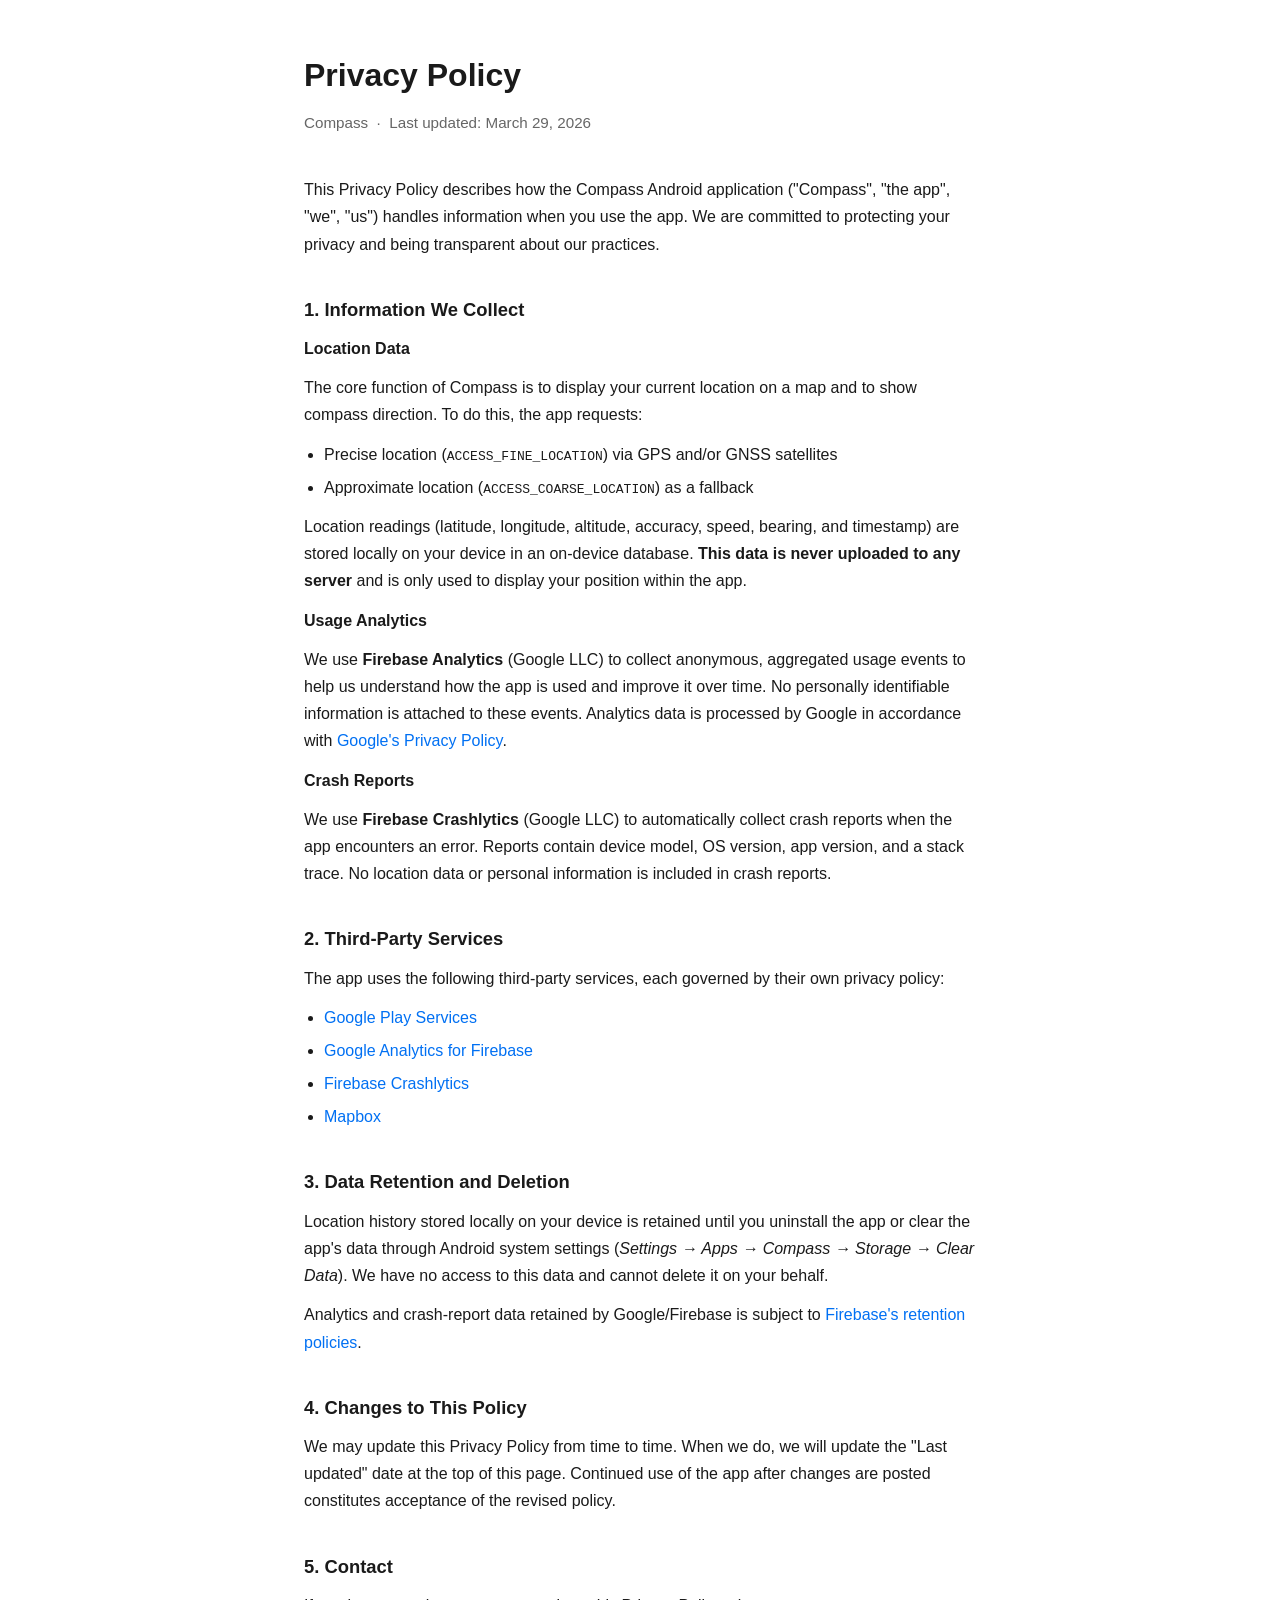
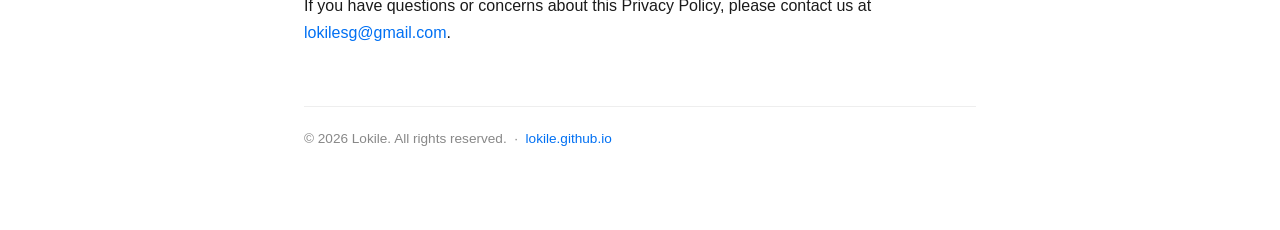
==== app-policies/compass/index.html @ c76c2342 "Add policy" ====
<!DOCTYPE html>
<html lang="en">
<head>
  <meta charset="UTF-8" />
  <meta name="viewport" content="width=device-width, initial-scale=1.0" />
  <title>Privacy Policy – Compass</title>
  <style>
    *, *::before, *::after { box-sizing: border-box; margin: 0; padding: 0; }
    body {
      font-family: -apple-system, BlinkMacSystemFont, "Segoe UI", Roboto, Helvetica, Arial, sans-serif;
      line-height: 1.7;
      color: #1a1a1a;
      background: #fff;
      max-width: 720px;
      margin: 0 auto;
      padding: 48px 24px 80px;
    }
    h1 { font-size: 2rem; font-weight: 700; margin-bottom: 8px; }
    .subtitle { color: #666; font-size: 0.95rem; margin-bottom: 40px; }
    h2 { font-size: 1.15rem; font-weight: 600; margin: 36px 0 10px; }
    p { margin-bottom: 12px; }
    ul { margin: 8px 0 12px 20px; }
    li { margin-bottom: 6px; }
    a { color: #0070f3; text-decoration: none; }
    a:hover { text-decoration: underline; }
    .card {
      background: #f7f7f7;
      border-radius: 8px;
      padding: 16px 20px;
      margin: 12px 0;
    }
    .card p { margin: 0; }
    footer { margin-top: 60px; font-size: 0.85rem; color: #888; border-top: 1px solid #eee; padding-top: 20px; }
  </style>
</head>
<body>

  <h1>Privacy Policy</h1>
  <p class="subtitle">Compass &nbsp;·&nbsp; Last updated: March 29, 2026</p>

  <p>
    This Privacy Policy describes how the Compass Android application ("Compass", "the app",
    "we", "us") handles information when you use the app. We are committed to protecting your
    privacy and being transparent about our practices.
  </p>

  <h2>1. Information We Collect</h2>

  <p><strong>Location Data</strong></p>
  <p>
    The core function of Compass is to display your current location on a map and to show compass
    direction. To do this, the app requests:
  </p>
  <ul>
    <li>Precise location (<code>ACCESS_FINE_LOCATION</code>) via GPS and/or GNSS satellites</li>
    <li>Approximate location (<code>ACCESS_COARSE_LOCATION</code>) as a fallback</li>
  </ul>
  <p>
    Location readings (latitude, longitude, altitude, accuracy, speed, bearing, and timestamp)
    are stored locally on your device in an on-device database. <strong>This data is never uploaded
    to any server</strong> and is only used to display your position within the app.
  </p>

<p><strong>Usage Analytics</strong></p>
  <p>
    We use <strong>Firebase Analytics</strong> (Google LLC) to collect anonymous, aggregated usage
    events to help us understand how the app is used and improve it over time.
    No personally identifiable information is attached to these events. Analytics data is processed
    by Google in accordance with
    <a href="https://policies.google.com/privacy" target="_blank" rel="noopener">Google's Privacy Policy</a>.
  </p>

  <p><strong>Crash Reports</strong></p>
  <p>
    We use <strong>Firebase Crashlytics</strong> (Google LLC) to automatically collect crash reports
    when the app encounters an error. Reports contain device model, OS version, app version, and a
    stack trace. No location data or personal information is included in crash reports.
  </p>

<h2>2. Third-Party Services</h2>
  <p>The app uses the following third-party services, each governed by their own privacy policy:</p>
  <ul>
    <li><a href="https://policies.google.com/privacy" target="_blank" rel="noopener">Google Play Services</a></li>
    <li><a href="https://firebase.google.com/support/privacy" target="_blank" rel="noopener">Google Analytics for Firebase</a></li>
    <li><a href="https://firebase.google.com/support/privacy" target="_blank" rel="noopener">Firebase Crashlytics</a></li>
    <li><a href="https://www.mapbox.com/legal/privacy" target="_blank" rel="noopener">Mapbox</a></li>
  </ul>

  <h2>3. Data Retention and Deletion</h2>
  <p>
    Location history stored locally on your device is retained until you uninstall the app or clear
    the app's data through Android system settings (<em>Settings → Apps → Compass → Storage →
    Clear Data</em>). We have no access to this data and cannot delete it on your behalf.
  </p>
  <p>
    Analytics and crash-report data retained by Google/Firebase is subject to
    <a href="https://firebase.google.com/support/privacy" target="_blank" rel="noopener">Firebase's retention policies</a>.
  </p>

  <h2>4. Changes to This Policy</h2>
  <p>
    We may update this Privacy Policy from time to time. When we do, we will update the "Last
    updated" date at the top of this page. Continued use of the app after changes are posted
    constitutes acceptance of the revised policy.
  </p>

  <h2>5. Contact</h2>
  <p>
    If you have questions or concerns about this Privacy Policy, please contact us at
    <a href="mailto:lokilesg@gmail.com">lokilesg@gmail.com</a>.
  </p>

  <footer>
    &copy; 2026 Lokile. All rights reserved.
    &nbsp;·&nbsp;
    <a href="../../">lokile.github.io</a>
  </footer>

</body>
</html>
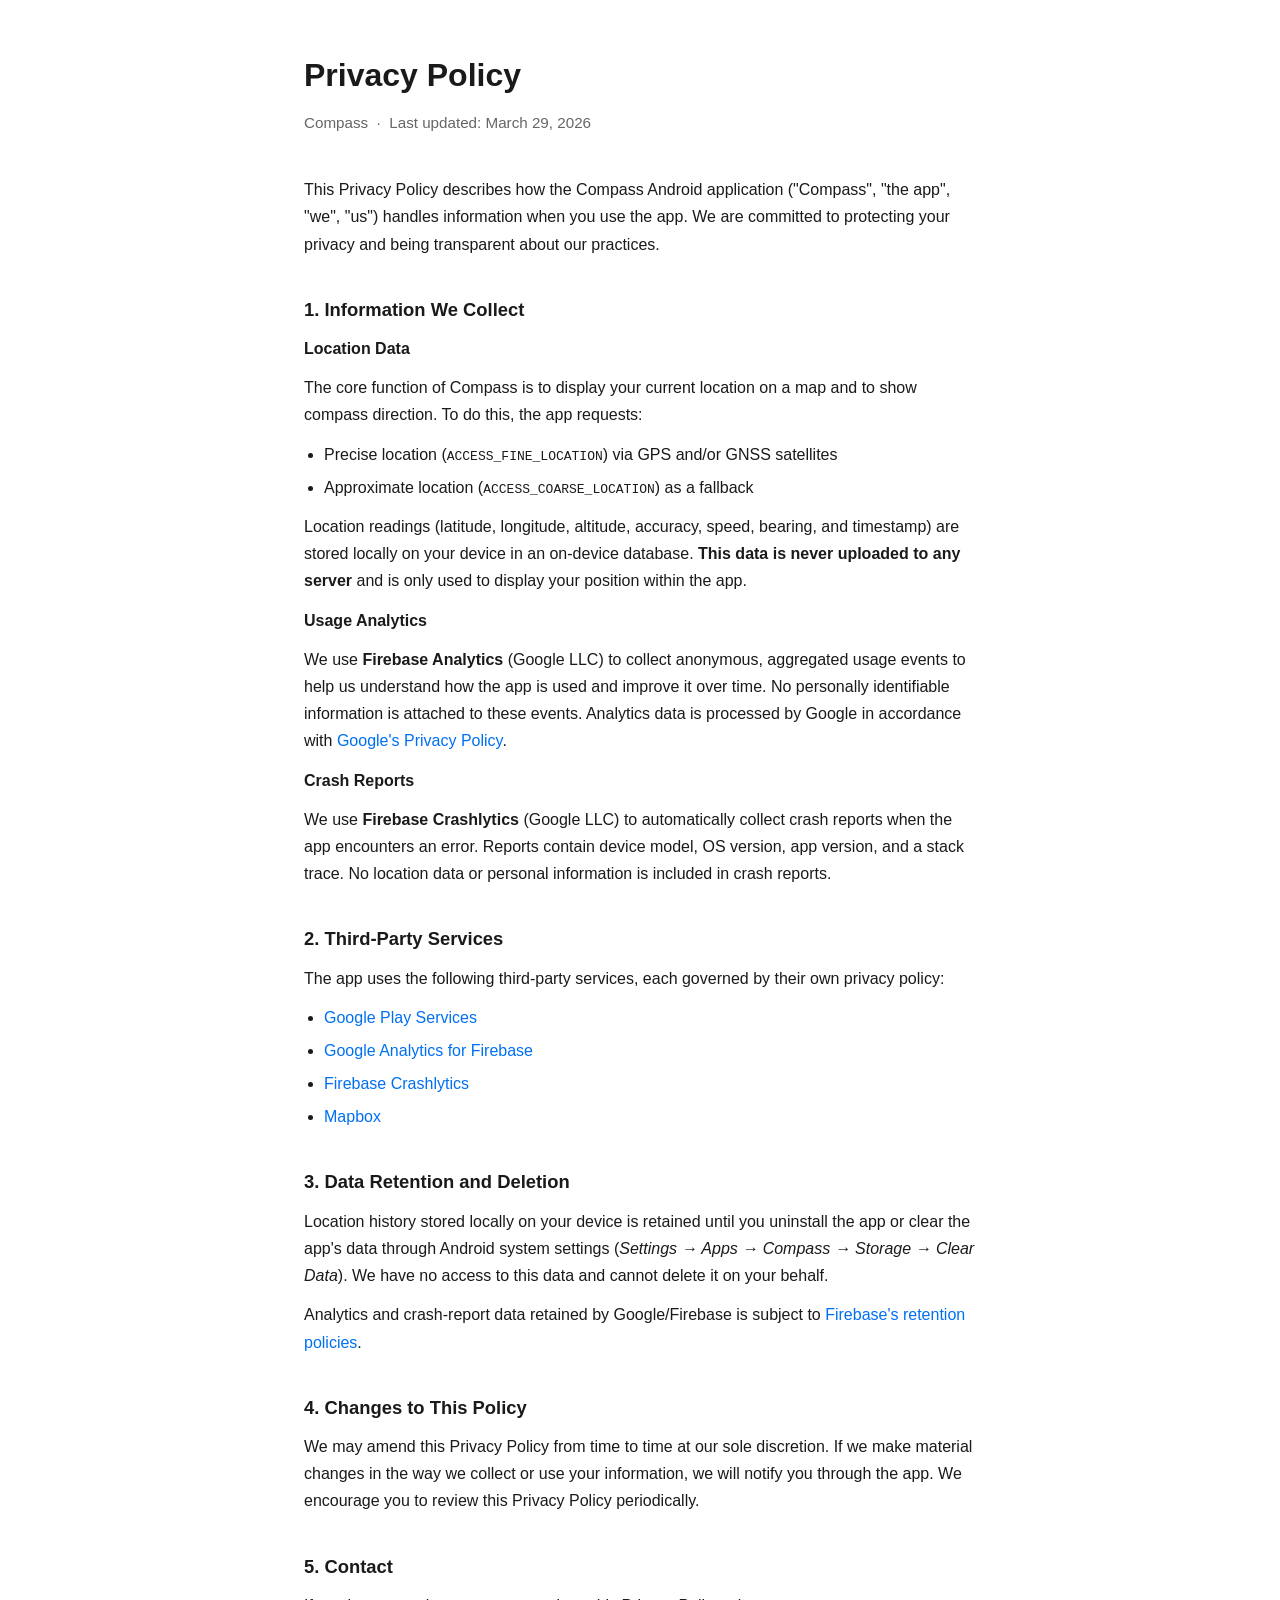
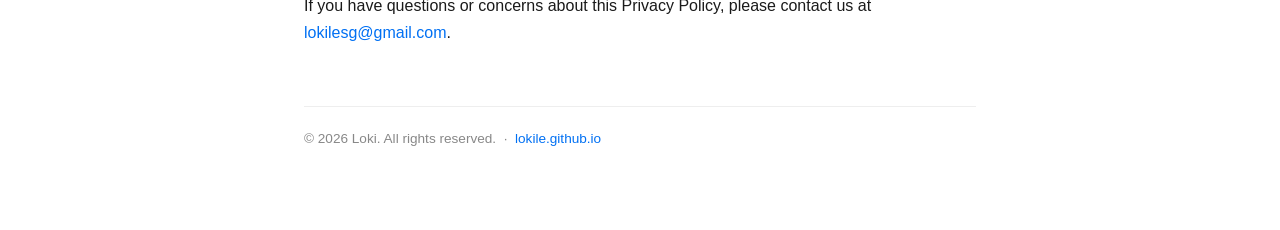
==== commit 3ce8544d: "Add policy" ====
--- a/app-policies/compass/index.html
+++ b/app-policies/compass/index.html
@@ -99,9 +99,9 @@
 
   <h2>4. Changes to This Policy</h2>
   <p>
-    We may update this Privacy Policy from time to time. When we do, we will update the "Last
-    updated" date at the top of this page. Continued use of the app after changes are posted
-    constitutes acceptance of the revised policy.
+    We may amend this Privacy Policy from time to time at our sole discretion. If we make material
+    changes in the way we collect or use your information, we will notify you through the app.
+    We encourage you to review this Privacy Policy periodically.
   </p>
 
   <h2>5. Contact</h2>
@@ -111,7 +111,7 @@
   </p>
 
   <footer>
-    &copy; 2026 Lokile. All rights reserved.
+    &copy; 2026 Loki. All rights reserved.
     &nbsp;·&nbsp;
     <a href="../../">lokile.github.io</a>
   </footer>
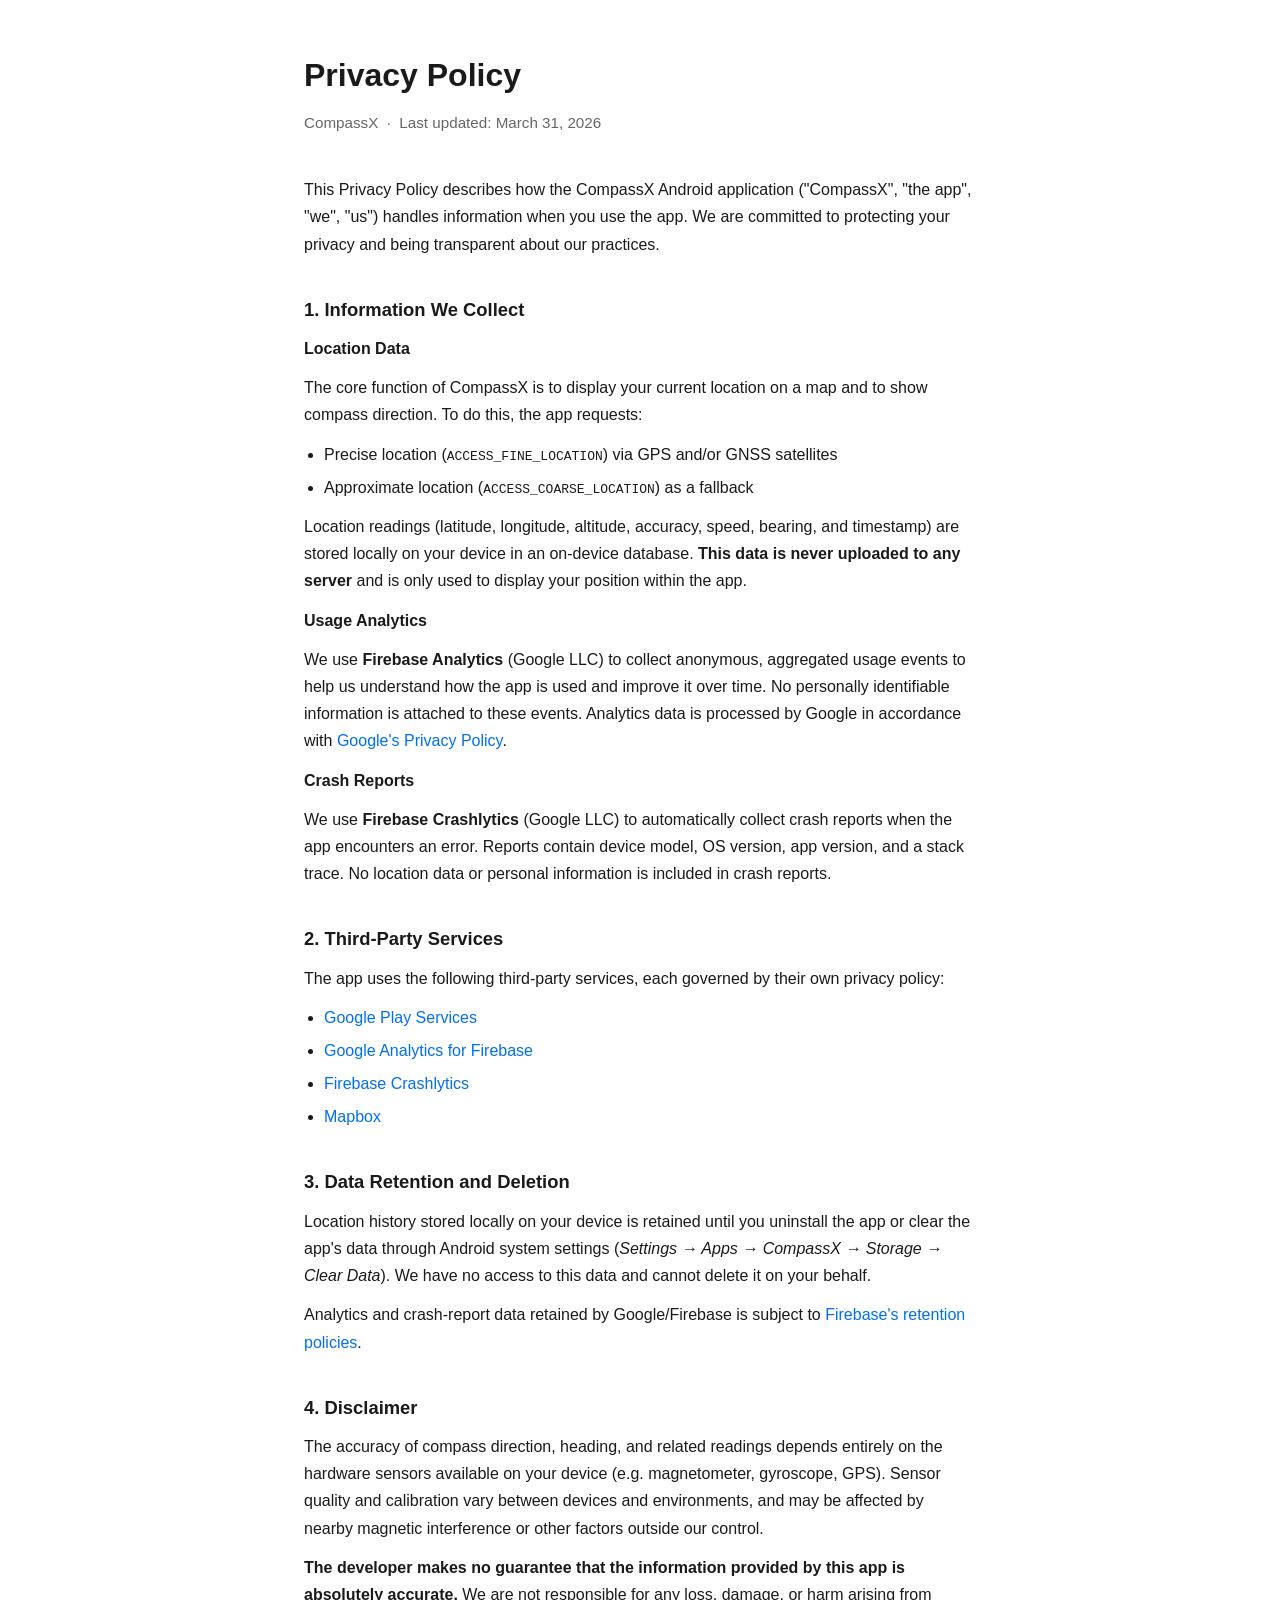
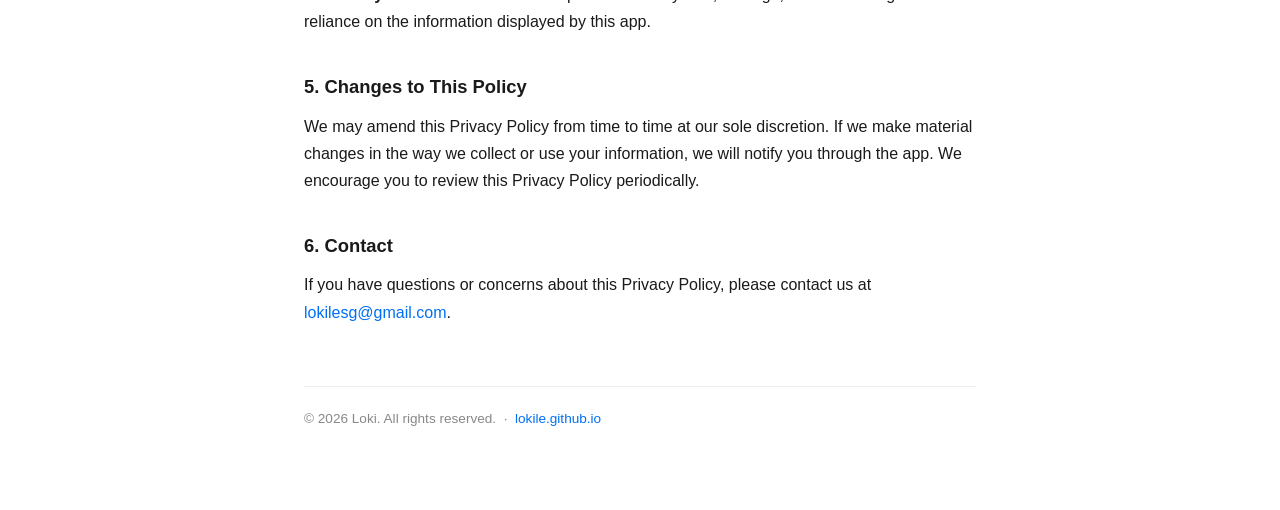
==== commit 88f24ff5: "Update policy" ====
--- a/app-policies/compass/index.html
+++ b/app-policies/compass/index.html
@@ -3,7 +3,7 @@
 <head>
   <meta charset="UTF-8" />
   <meta name="viewport" content="width=device-width, initial-scale=1.0" />
-  <title>Privacy Policy – Compass</title>
+  <title>Privacy Policy – CompassX</title>
   <style>
     *, *::before, *::after { box-sizing: border-box; margin: 0; padding: 0; }
     body {
@@ -36,10 +36,10 @@
 <body>
 
   <h1>Privacy Policy</h1>
-  <p class="subtitle">Compass &nbsp;·&nbsp; Last updated: March 29, 2026</p>
+  <p class="subtitle">CompassX &nbsp;·&nbsp; Last updated: March 31, 2026</p>
 
   <p>
-    This Privacy Policy describes how the Compass Android application ("Compass", "the app",
+    This Privacy Policy describes how the CompassX Android application ("CompassX", "the app",
     "we", "us") handles information when you use the app. We are committed to protecting your
     privacy and being transparent about our practices.
   </p>
@@ -48,7 +48,7 @@
 
   <p><strong>Location Data</strong></p>
   <p>
-    The core function of Compass is to display your current location on a map and to show compass
+    The core function of CompassX is to display your current location on a map and to show compass
     direction. To do this, the app requests:
   </p>
   <ul>
@@ -89,7 +89,7 @@
   <h2>3. Data Retention and Deletion</h2>
   <p>
     Location history stored locally on your device is retained until you uninstall the app or clear
-    the app's data through Android system settings (<em>Settings → Apps → Compass → Storage →
+    the app's data through Android system settings (<em>Settings → Apps → CompassX → Storage →
     Clear Data</em>). We have no access to this data and cannot delete it on your behalf.
   </p>
   <p>
@@ -97,14 +97,28 @@
     <a href="https://firebase.google.com/support/privacy" target="_blank" rel="noopener">Firebase's retention policies</a>.
   </p>
 
-  <h2>4. Changes to This Policy</h2>
+  <h2>4. Disclaimer</h2>
+  <p>
+    The accuracy of compass direction, heading, and related readings depends entirely on the hardware sensors available on
+    your device (e.g. magnetometer, gyroscope, GPS). Sensor quality and calibration vary between
+    devices and environments, and may be affected by nearby magnetic interference or other factors
+    outside our control.
+  </p>
+  <p>
+    <strong>The developer makes no guarantee that the information provided by this app is absolutely
+    accurate.</strong> We are not responsible for any
+    loss, damage, or harm arising from reliance on the information displayed by this app.
+  </p>
+
+  <h2>5. Changes to This Policy</h2>
+
   <p>
     We may amend this Privacy Policy from time to time at our sole discretion. If we make material
     changes in the way we collect or use your information, we will notify you through the app.
     We encourage you to review this Privacy Policy periodically.
   </p>
 
-  <h2>5. Contact</h2>
+  <h2>6. Contact</h2>
   <p>
     If you have questions or concerns about this Privacy Policy, please contact us at
     <a href="mailto:lokilesg@gmail.com">lokilesg@gmail.com</a>.
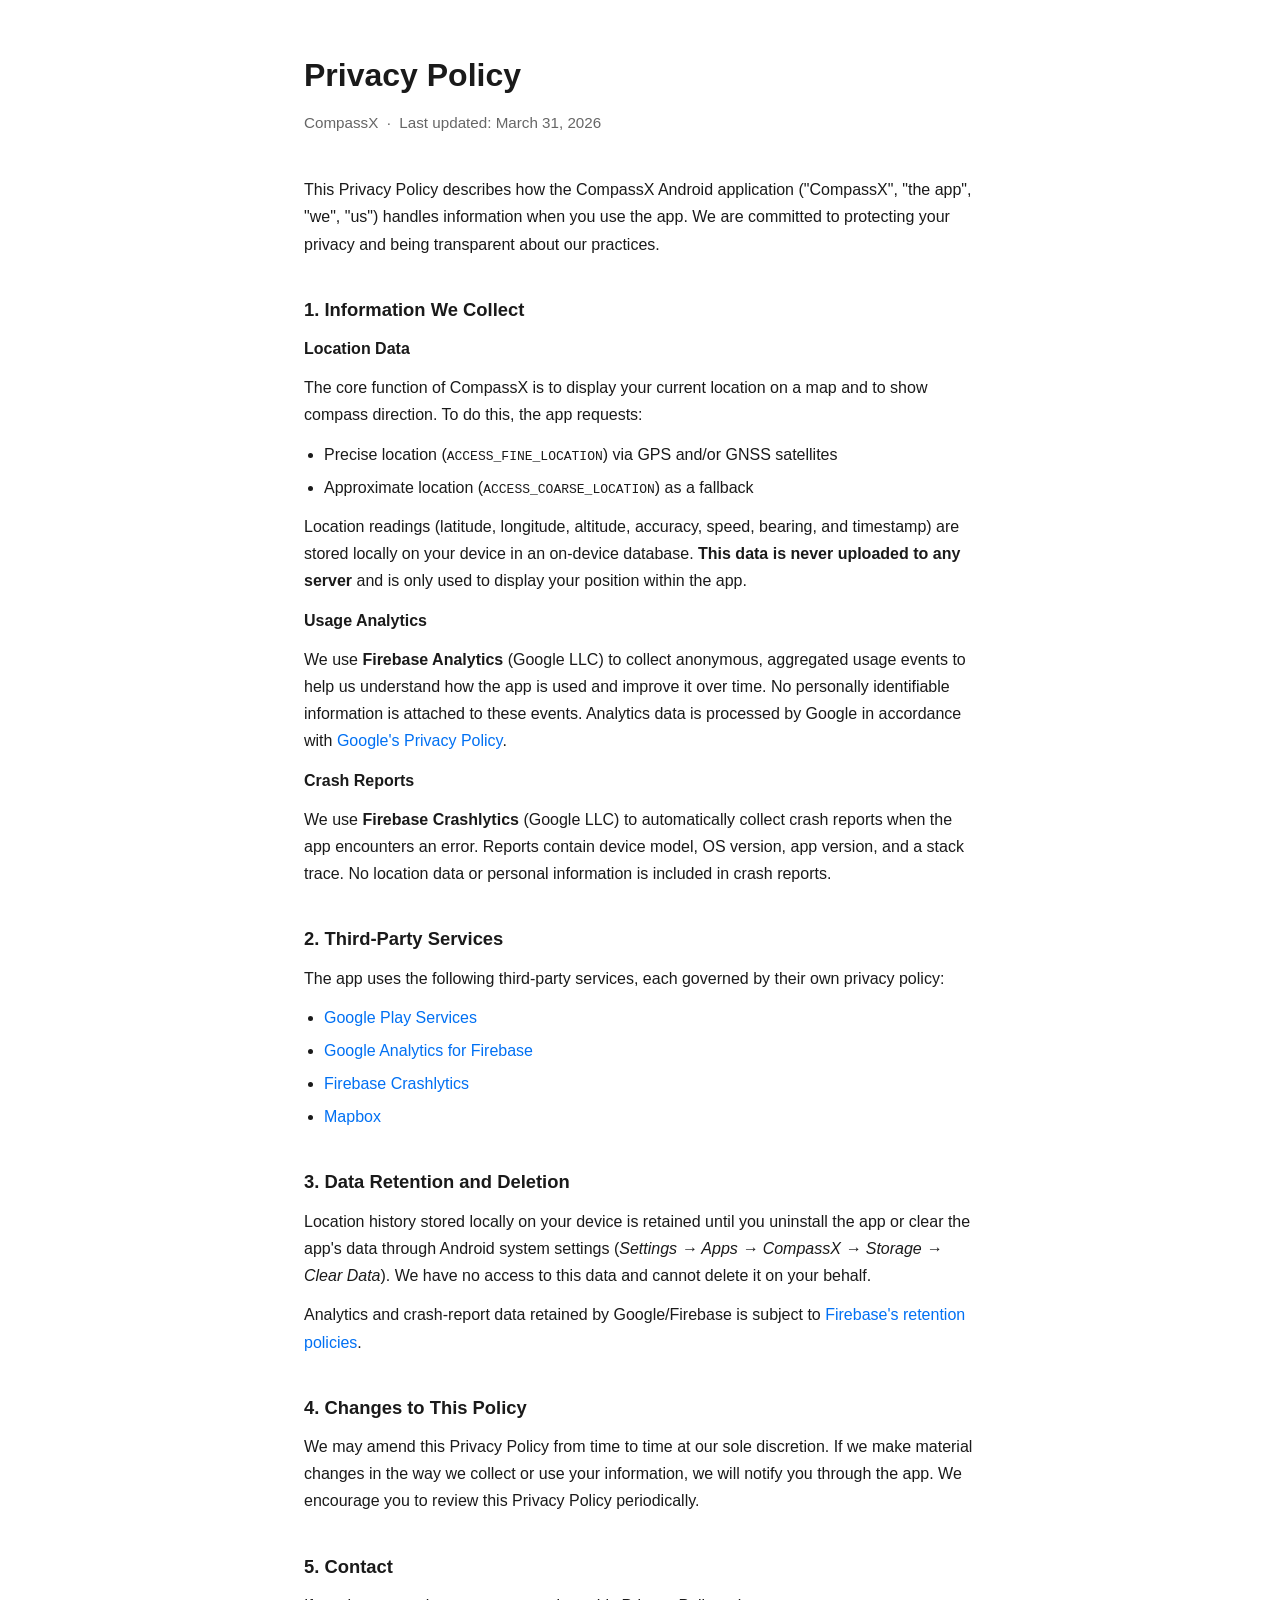
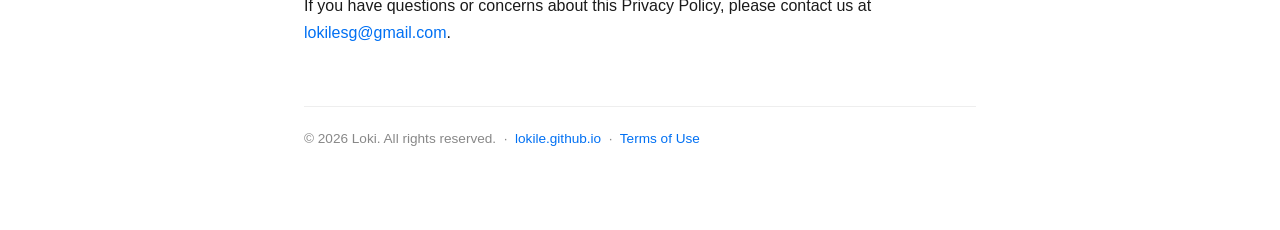
==== commit bf38dc88: "terms" ====
--- a/app-policies/compass/index.html
+++ b/app-policies/compass/index.html
@@ -97,20 +97,7 @@
     <a href="https://firebase.google.com/support/privacy" target="_blank" rel="noopener">Firebase's retention policies</a>.
   </p>
 
-  <h2>4. Disclaimer</h2>
-  <p>
-    The accuracy of compass direction, heading, and related readings depends entirely on the hardware sensors available on
-    your device (e.g. magnetometer, gyroscope, GPS). Sensor quality and calibration vary between
-    devices and environments, and may be affected by nearby magnetic interference or other factors
-    outside our control.
-  </p>
-  <p>
-    <strong>The developer makes no guarantee that the information provided by this app is absolutely
-    accurate.</strong> We are not responsible for any
-    loss, damage, or harm arising from reliance on the information displayed by this app.
-  </p>
-
-  <h2>5. Changes to This Policy</h2>
+  <h2>4. Changes to This Policy</h2>
 
   <p>
     We may amend this Privacy Policy from time to time at our sole discretion. If we make material
@@ -118,7 +105,7 @@
     We encourage you to review this Privacy Policy periodically.
   </p>
 
-  <h2>6. Contact</h2>
+  <h2>5. Contact</h2>
   <p>
     If you have questions or concerns about this Privacy Policy, please contact us at
     <a href="mailto:lokilesg@gmail.com">lokilesg@gmail.com</a>.
@@ -128,6 +115,8 @@
     &copy; 2026 Loki. All rights reserved.
     &nbsp;·&nbsp;
     <a href="../../">lokile.github.io</a>
+    &nbsp;·&nbsp;
+    <a href="./terms.html">Terms of Use</a>
   </footer>
 
 </body>
